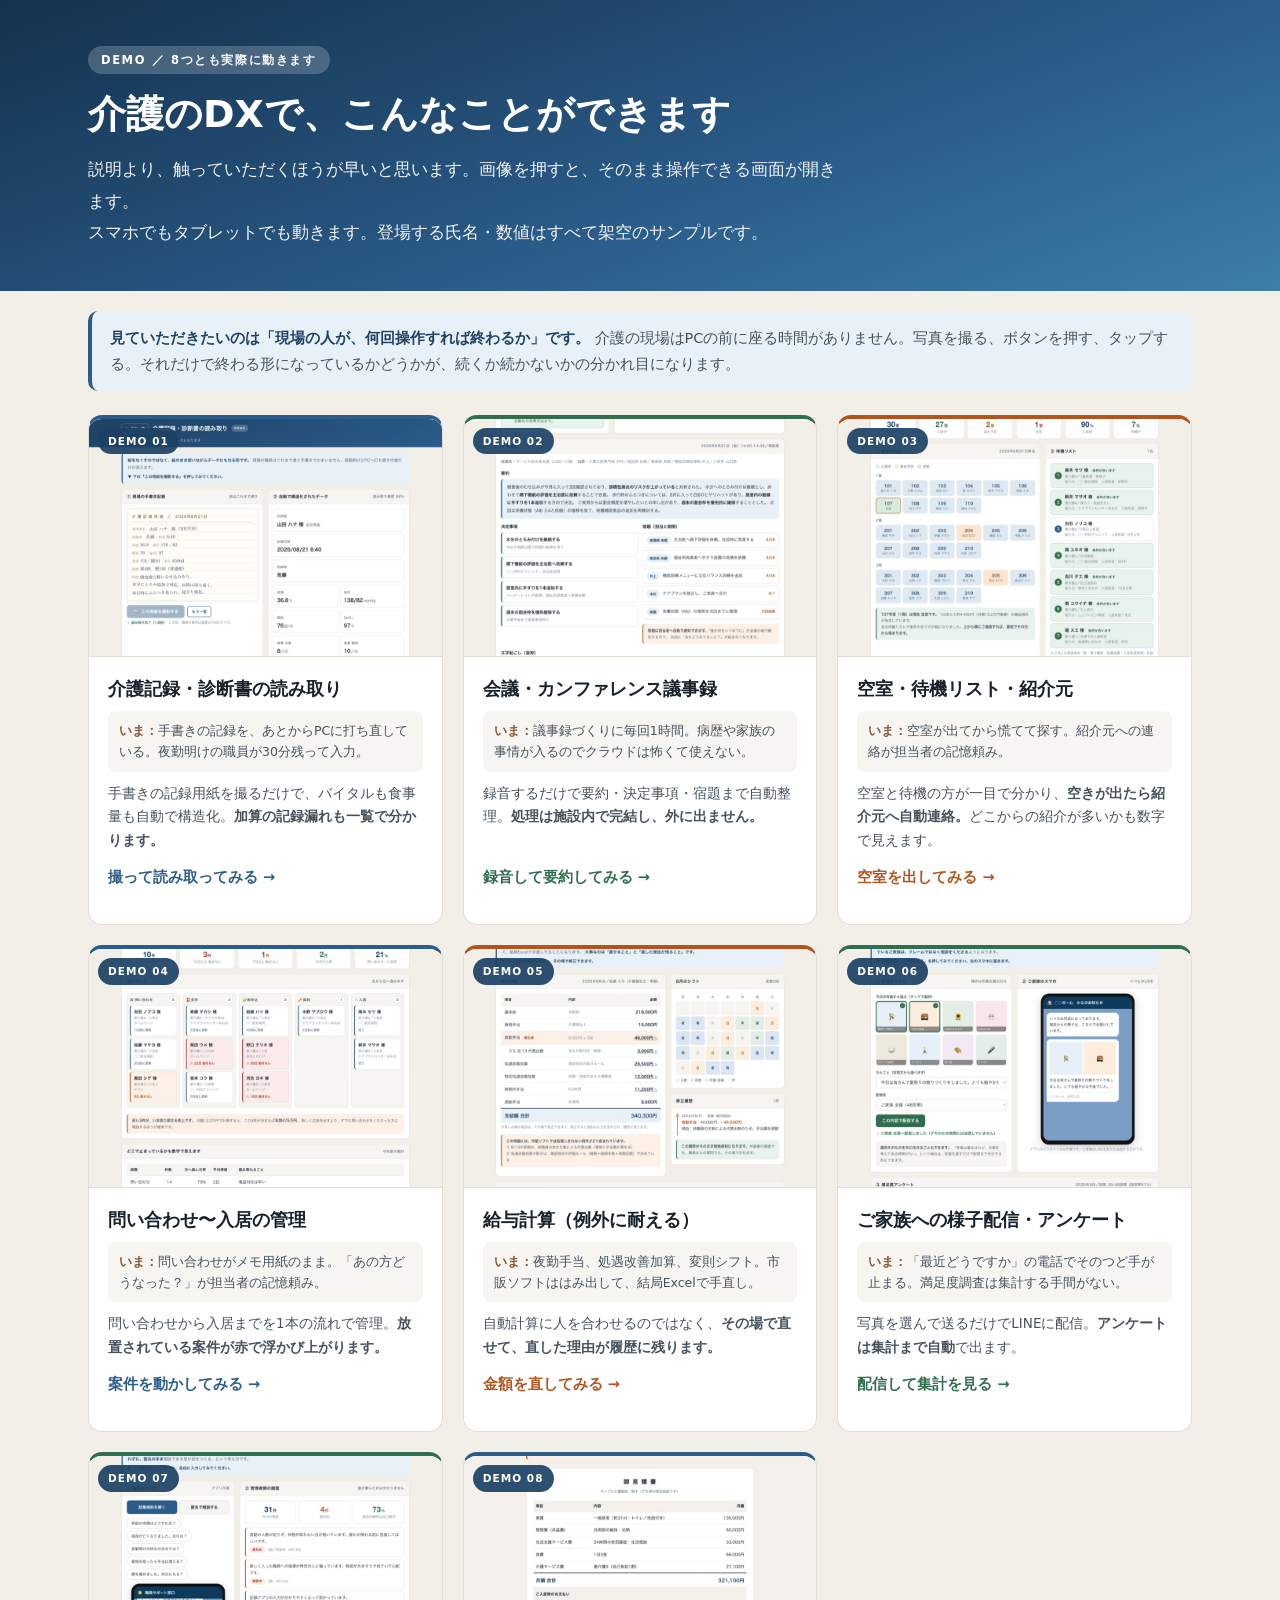
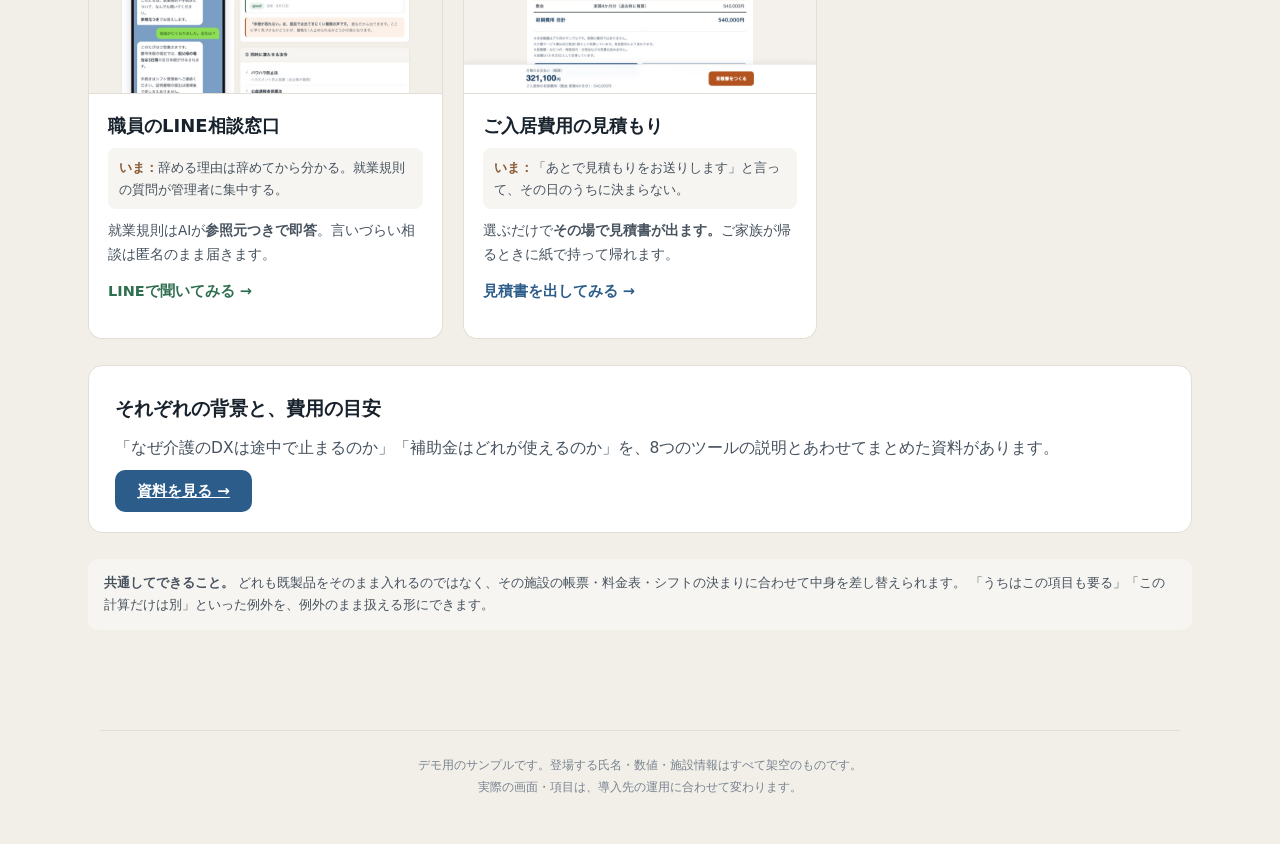
==== demo/index.html @ 456a1c9f "介護のDX できることデモ 8本を公開 介護施設向けに「こんなことができます」を、実際に触れる形でまとめたもの。 サムネイル（実画面のスクリーンショット）から各デモへ遷移する。  - 介護記録の読み取" ====
<!DOCTYPE html>
<html lang="ja">
<head>
<meta charset="UTF-8">
<meta name="viewport" content="width=device-width,initial-scale=1">
<meta name="robots" content="noindex,nofollow">
<title>介護のDX　できることデモ</title>
<meta name="description" content="介護施設のDXでできること。介護記録の読み取り、議事録の自動要約、空室管理、給与計算など8つのツールを実際に触れるデモでご紹介します。">
<meta property="og:title" content="介護のDX　できることデモ">
<meta property="og:description" content="8つとも実際に動きます。手書き記録の読み取りから、空室と待機者の照合まで。">
<meta property="og:type" content="website">
<link rel="icon" href="data:image/svg+xml,<svg xmlns='http://www.w3.org/2000/svg' viewBox='0 0 100 100'><text y='.9em' font-size='90'>🏥</text></svg>">
<link rel="stylesheet" href="assets/demo.css">
<style>
.hero{background:linear-gradient(160deg,#14324d,#2b5c8a 60%,#3d7fa8);color:#fff;padding:46px 0 42px}
.hero .in{max-width:1140px;margin:0 auto;padding:0 18px}
.hero h1{margin:0 0 13px;font-size:clamp(25px,4.6vw,38px);font-weight:800;line-height:1.4}
.hero p{margin:0;font-size:clamp(14.5px,2vw,17px);opacity:.94;max-width:44em;line-height:1.85}
.hero .t{display:inline-block;background:rgba(255,255,255,.2);font-size:11.5px;font-weight:700;
  letter-spacing:.14em;padding:4px 13px;border-radius:99px;margin-bottom:14px}
.wrap{max-width:1140px}
.grid{display:grid;gap:20px;margin:24px 0}
@media(min-width:720px){.grid{grid-template-columns:1fr 1fr}}
@media(min-width:1080px){.grid{grid-template-columns:repeat(3,1fr)}}
.card{display:flex;flex-direction:column;background:var(--card);border:1px solid var(--line);
  border-radius:14px;overflow:hidden;text-decoration:none;color:inherit;transition:.17s;height:100%}
.card:hover{transform:translateY(-4px);box-shadow:0 12px 30px rgba(24,34,44,.15);border-color:var(--ac)}
.shot{position:relative;background:var(--head);aspect-ratio:900/608;overflow:hidden;border-bottom:1px solid var(--line)}
.shot img{width:100%;height:100%;object-fit:cover;object-position:top center;display:block}
.shot::after{content:"▶ 触ってみる";position:absolute;inset:0;background:rgba(29,66,101,.82);color:#fff;
  display:grid;place-items:center;font-size:17px;font-weight:800;opacity:0;transition:.17s;letter-spacing:.05em}
.card:hover .shot::after{opacity:1}
.shot .no{position:absolute;top:9px;left:9px;background:rgba(29,66,101,.92);color:#fff;font-size:10.5px;
  font-weight:800;letter-spacing:.1em;padding:4px 10px;border-radius:99px;z-index:2}
.bd{padding:18px 19px 19px;flex:1;display:flex;flex-direction:column}
.bd h3{margin:0 0 9px;font-size:18px;font-weight:800;line-height:1.5}
.bd .p{background:var(--head);border-radius:8px;padding:9px 11px;font-size:12.5px;color:var(--soft);
  line-height:1.7;margin:0 0 10px}
.bd .p b{color:#8a5a34}
.bd .d{font-size:13.5px;line-height:1.75;margin:0 0 13px;color:var(--soft)}
.bd .go{margin-top:auto;font-weight:800;color:var(--ac);font-size:14.5px}
.card.g{border-top:4px solid var(--gd)} .card.g .go{color:var(--gd)} .card.g .shot::after{background:rgba(47,111,79,.85)}
.card.w{border-top:4px solid var(--wn)} .card.w .go{color:var(--wn)} .card.w .shot::after{background:rgba(179,84,30,.85)}
.card.a{border-top:4px solid var(--ac)}
.more{background:var(--card);border:1px solid var(--line);border-radius:14px;padding:26px;margin:26px 0}
.more h3{margin:0 0 10px;font-size:19px;font-weight:800}
.more p{margin:0 0 16px;color:var(--soft)}
</style>
</head>
<body>

<header class="hero">
  <div class="in">
    <span class="t">DEMO ／ 8つとも実際に動きます</span>
    <h1>介護のDXで、こんなことができます</h1>
    <p>説明より、触っていただくほうが早いと思います。画像を押すと、そのまま操作できる画面が開きます。<br>
    スマホでもタブレットでも動きます。登場する氏名・数値はすべて架空のサンプルです。</p>
  </div>
</header>

<div class="wrap">
  <div class="lead">
    <b>見ていただきたいのは「現場の人が、何回操作すれば終わるか」です。</b>
    介護の現場はPCの前に座る時間がありません。写真を撮る、ボタンを押す、タップする。それだけで終わる形になっているかどうかが、続くか続かないかの分かれ目になります。
  </div>

  <div class="grid">

    <a class="card a" href="kiroku/">
      <div class="shot"><span class="no">DEMO 01</span><img src="assets/thumb/kiroku.jpg" alt="手書きの介護記録を撮影して構造化された画面" loading="lazy"></div>
      <div class="bd">
        <h3>介護記録・診断書の読み取り</h3>
        <p class="p"><b>いま：</b>手書きの記録を、あとからPCに打ち直している。夜勤明けの職員が30分残って入力。</p>
        <p class="d">手書きの記録用紙を撮るだけで、バイタルも食事量も自動で構造化。<strong>加算の記録漏れも一覧で分かります。</strong></p>
        <p class="go">撮って読み取ってみる →</p>
      </div>
    </a>

    <a class="card g" href="gijiroku/">
      <div class="shot"><span class="no">DEMO 02</span><img src="assets/thumb/gijiroku.jpg" alt="録音から自動生成された議事録の画面" loading="lazy"></div>
      <div class="bd">
        <h3>会議・カンファレンス議事録</h3>
        <p class="p"><b>いま：</b>議事録づくりに毎回1時間。病歴や家族の事情が入るのでクラウドは怖くて使えない。</p>
        <p class="d">録音するだけで要約・決定事項・宿題まで自動整理。<strong>処理は施設内で完結し、外に出ません。</strong></p>
        <p class="go">録音して要約してみる →</p>
      </div>
    </a>

    <a class="card w" href="kuushitsu/">
      <div class="shot"><span class="no">DEMO 03</span><img src="assets/thumb/kuushitsu.jpg" alt="居室グリッドと待機リストが照合された画面" loading="lazy"></div>
      <div class="bd">
        <h3>空室・待機リスト・紹介元</h3>
        <p class="p"><b>いま：</b>空室が出てから慌てて探す。紹介元への連絡が担当者の記憶頼み。</p>
        <p class="d">空室と待機の方が一目で分かり、<strong>空きが出たら紹介元へ自動連絡。</strong>どこからの紹介が多いかも数字で見えます。</p>
        <p class="go">空室を出してみる →</p>
      </div>
    </a>

    <a class="card a" href="kanri/">
      <div class="shot"><span class="no">DEMO 04</span><img src="assets/thumb/kanri.jpg" alt="問い合わせから入居までの案件ボード" loading="lazy"></div>
      <div class="bd">
        <h3>問い合わせ〜入居の管理</h3>
        <p class="p"><b>いま：</b>問い合わせがメモ用紙のまま。「あの方どうなった？」が担当者の記憶頼み。</p>
        <p class="d">問い合わせから入居までを1本の流れで管理。<strong>放置されている案件が赤で浮かび上がります。</strong></p>
        <p class="go">案件を動かしてみる →</p>
      </div>
    </a>

    <a class="card w" href="kyuyo/">
      <div class="shot"><span class="no">DEMO 05</span><img src="assets/thumb/kyuyo.jpg" alt="給与明細を修正して履歴が残った画面" loading="lazy"></div>
      <div class="bd">
        <h3>給与計算（例外に耐える）</h3>
        <p class="p"><b>いま：</b>夜勤手当、処遇改善加算、変則シフト。市販ソフトははみ出して、結局Excelで手直し。</p>
        <p class="d">自動計算に人を合わせるのではなく、<strong>その場で直せて、直した理由が履歴に残ります。</strong></p>
        <p class="go">金額を直してみる →</p>
      </div>
    </a>

    <a class="card g" href="kazoku/">
      <div class="shot"><span class="no">DEMO 06</span><img src="assets/thumb/kazoku.jpg" alt="家族のLINEに写真が配信された画面" loading="lazy"></div>
      <div class="bd">
        <h3>ご家族への様子配信・アンケート</h3>
        <p class="p"><b>いま：</b>「最近どうですか」の電話でそのつど手が止まる。満足度調査は集計する手間がない。</p>
        <p class="d">写真を選んで送るだけでLINEに配信。<strong>アンケートは集計まで自動</strong>で出ます。</p>
        <p class="go">配信して集計を見る →</p>
      </div>
    </a>

    <a class="card g" href="soudan/">
      <div class="shot"><span class="no">DEMO 07</span><img src="assets/thumb/soudan.jpg" alt="就業規則に参照元つきで答えるLINE画面" loading="lazy"></div>
      <div class="bd">
        <h3>職員のLINE相談窓口</h3>
        <p class="p"><b>いま：</b>辞める理由は辞めてから分かる。就業規則の質問が管理者に集中する。</p>
        <p class="d">就業規則はAIが<strong>参照元つきで即答</strong>。言いづらい相談は匿名のまま届きます。</p>
        <p class="go">LINEで聞いてみる →</p>
      </div>
    </a>

    <a class="card a" href="mitsumori/">
      <div class="shot"><span class="no">DEMO 08</span><img src="assets/thumb/mitsumori.jpg" alt="その場で作成された見積書の画面" loading="lazy"></div>
      <div class="bd">
        <h3>ご入居費用の見積もり</h3>
        <p class="p"><b>いま：</b>「あとで見積もりをお送りします」と言って、その日のうちに決まらない。</p>
        <p class="d">選ぶだけで<strong>その場で見積書が出ます。</strong>ご家族が帰るときに紙で持って帰れます。</p>
        <p class="go">見積書を出してみる →</p>
      </div>
    </a>

  </div>

  <div class="more">
    <h3>それぞれの背景と、費用の目安</h3>
    <p>「なぜ介護のDXは途中で止まるのか」「補助金はどれが使えるのか」を、8つのツールの説明とあわせてまとめた資料があります。</p>
    <a class="btn" href="../dx/">資料を見る →</a>
  </div>

  <div class="note">
    <strong>共通してできること。</strong>
    どれも既製品をそのまま入れるのではなく、その施設の帳票・料金表・シフトの決まりに合わせて中身を差し替えられます。
    「うちはこの項目も要る」「この計算だけは別」といった例外を、例外のまま扱える形にできます。
  </div>
</div>

<footer class="demo">
  デモ用のサンプルです。登場する氏名・数値・施設情報はすべて架空のものです。<br>
  実際の画面・項目は、導入先の運用に合わせて変わります。
</footer>

</body>
</html>
---- demo/assets/demo.css ----
/* 介護DX デモ 共通スタイル（アプリUI風・提供元の記載なし） */
:root{
  --ink:#18222c;--soft:#46525e;--mute:#78838f;--line:#e2ddd5;--line2:#efebe4;
  --bg:#f2efe9;--card:#fff;--head:#f7f5f1;
  --ac:#2b5c8a;--ac2:#1d4265;--acs:#e9f1f8;
  --gd:#2f6f4f;--gds:#e8f3ed;
  --wn:#b3541e;--wns:#fdf0e6;
  --dg:#a8322b;--dgs:#fbebea;
  --r:12px;
}
*,*::before,*::after{box-sizing:border-box}
html{-webkit-text-size-adjust:100%}
body{margin:0;background:var(--bg);color:var(--ink);
  font-family:"Hiragino Kaku Gothic ProN","Hiragino Sans","Yu Gothic",YuGothic,Meiryo,system-ui,sans-serif;
  font-size:15.5px;line-height:1.75;-webkit-font-smoothing:antialiased}
img{max-width:100%;display:block}
button{font-family:inherit}

/* ===== アプリバー ===== */
.appbar{background:linear-gradient(160deg,var(--ac2),var(--ac));color:#fff;padding:16px 0}
.appbar .in{max-width:1080px;margin:0 auto;padding:0 18px;display:flex;align-items:center;gap:14px;flex-wrap:wrap}
.appbar .back{color:#fff;text-decoration:none;font-size:13.5px;opacity:.85;border:1px solid rgba(255,255,255,.4);
  border-radius:8px;padding:5px 12px;white-space:nowrap}
.appbar .back:hover{background:rgba(255,255,255,.14)}
.appbar h1{margin:0;font-size:clamp(17px,2.6vw,21px);font-weight:800;line-height:1.4}
.appbar .sub{margin:2px 0 0;font-size:12.5px;opacity:.85;line-height:1.5;width:100%}
.tagdemo{background:rgba(255,255,255,.2);font-size:10.5px;font-weight:700;letter-spacing:.13em;
  padding:3px 10px;border-radius:99px;white-space:nowrap}

.wrap{max-width:1080px;margin:0 auto;padding:20px 18px 60px}
.narrow{max-width:760px}

/* ===== 説明バナー ===== */
.lead{background:var(--acs);border-left:4px solid var(--ac);border-radius:10px;
  padding:14px 18px;margin:0 0 20px;font-size:14.5px;line-height:1.8;color:var(--soft)}
.lead b{color:var(--ac2)}
.lead .try{display:block;margin-top:7px;font-weight:700;color:var(--ac2);font-size:14px}

/* ===== パネル ===== */
.panel{background:var(--card);border:1px solid var(--line);border-radius:var(--r);overflow:hidden;margin-bottom:18px}
.panel>h2{margin:0;padding:13px 18px;background:var(--head);border-bottom:1px solid var(--line);
  font-size:14.5px;font-weight:800;letter-spacing:.03em;display:flex;align-items:center;gap:9px;flex-wrap:wrap}
.panel>h2 .r{margin-left:auto;font-weight:600;font-size:12.5px;color:var(--mute)}
.panel .pad{padding:18px}
.cols{display:grid;gap:18px}
@media(min-width:860px){.cols.c2{grid-template-columns:1fr 1fr}.cols.c32{grid-template-columns:3fr 2fr}
  .cols.c23{grid-template-columns:2fr 3fr}}

/* ===== ボタン ===== */
.btn{border:none;border-radius:10px;padding:12px 22px;font-size:15px;font-weight:800;cursor:pointer;
  background:var(--ac);color:#fff;transition:.14s;-webkit-tap-highlight-color:transparent}
.btn:hover{background:var(--ac2)}
.btn.g{background:var(--gd)}.btn.g:hover{background:#255a40}
.btn.w{background:var(--wn)}.btn.w:hover{background:#96461a}
.btn.o{background:#fff;color:var(--ac);border:1.5px solid var(--ac)}
.btn.o:hover{background:var(--acs)}
.btn.sm{padding:8px 15px;font-size:13.5px;border-radius:8px}
.btn:disabled{opacity:.45;cursor:default}
.btnrow{display:flex;gap:10px;flex-wrap:wrap;align-items:center}

/* ===== バッジ ===== */
.b{display:inline-block;font-size:11.5px;font-weight:700;padding:3px 10px;border-radius:99px;
  letter-spacing:.03em;white-space:nowrap;line-height:1.6}
.b.ac{background:var(--acs);color:var(--ac2)}
.b.gd{background:var(--gds);color:#255a40}
.b.wn{background:var(--wns);color:#8a3f16}
.b.dg{background:var(--dgs);color:var(--dg)}
.b.gy{background:#eee9e1;color:var(--soft)}

/* ===== テーブル ===== */
.tw{overflow-x:auto;-webkit-overflow-scrolling:touch}
table{border-collapse:collapse;width:100%;font-size:14px}
th,td{padding:11px 13px;text-align:left;border-bottom:1px solid var(--line2);line-height:1.65;vertical-align:middle}
thead th{background:var(--head);font-size:12.5px;font-weight:700;letter-spacing:.04em;white-space:nowrap;
  border-bottom:1px solid var(--line);position:sticky;top:0;z-index:1}
tbody tr:last-child td{border-bottom:none}
td.n,th.n{text-align:right;font-variant-numeric:tabular-nums;white-space:nowrap}
tr.hi td{background:var(--wns)}
tr.al td{background:var(--dgs)}

/* ===== 数値 ===== */
.kpis{display:grid;gap:12px;margin-bottom:18px}
@media(min-width:640px){.kpis{grid-template-columns:repeat(auto-fit,minmax(150px,1fr))}}
.kpi{background:var(--card);border:1px solid var(--line);border-radius:var(--r);padding:15px 16px;text-align:center}
.kpi .n{font-size:27px;font-weight:800;color:var(--ac2);line-height:1.15;
  font-family:"Helvetica Neue",Arial,sans-serif;font-variant-numeric:tabular-nums}
.kpi .n small{font-size:14px;margin-left:1px}
.kpi .l{font-size:12px;color:var(--mute);margin-top:3px;line-height:1.55}
.kpi.wn .n{color:var(--wn)} .kpi.dg .n{color:var(--dg)} .kpi.gd .n{color:var(--gd)}

/* ===== 注記 ===== */
.note{background:var(--head);border-radius:10px;padding:13px 16px;font-size:13px;color:var(--soft);
  line-height:1.75;margin:16px 0}
.note.w{background:var(--wns);border-left:3px solid var(--wn)}
.note.g{background:var(--gds);border-left:3px solid var(--gd)}
.fine{font-size:12px;color:var(--mute);line-height:1.7;margin:6px 0 0}
footer.demo{max-width:1080px;margin:0 auto;padding:24px 18px 46px;font-size:12px;color:var(--mute);
  line-height:1.8;text-align:center;border-top:1px solid var(--line);margin-top:24px}

/* ===== フォーム ===== */
input[type=text],textarea,select{font-family:inherit;font-size:15px;border:1.5px solid var(--line);
  border-radius:9px;padding:10px 13px;width:100%;background:#fff;color:var(--ink);line-height:1.6}
input:focus,textarea:focus,select:focus{outline:none;border-color:var(--ac)}
label.fl{display:block;font-size:12.5px;font-weight:700;color:var(--soft);margin:0 0 5px}
.fg{margin-bottom:14px}

/* ===== スマホ枠 ===== */
.phone{max-width:340px;margin:0 auto;background:#111;border-radius:30px;padding:11px 9px 15px;
  box-shadow:0 10px 30px rgba(24,34,44,.2)}
.phone .scr{background:#7b9fc4;border-radius:22px;overflow:hidden;height:520px;display:flex;flex-direction:column}
.phone .bar{background:#0d3b5e;color:#fff;padding:10px 14px;font-size:13.5px;font-weight:700;
  display:flex;align-items:center;gap:8px;flex:none}
.phone .body{flex:1;overflow-y:auto;padding:14px 12px;display:flex;flex-direction:column;gap:10px}
.msg{max-width:80%;padding:9px 13px;border-radius:15px;font-size:13.5px;line-height:1.7;white-space:pre-wrap}
.msg.them{background:#fff;align-self:flex-start;border-bottom-left-radius:4px}
.msg.me{background:#8de055;align-self:flex-end;border-bottom-right-radius:4px;color:#132a08}
.msg .src{display:block;margin-top:7px;padding-top:6px;border-top:1px dashed #d5cfc5;
  font-size:11px;color:var(--mute);line-height:1.6}
.phone .inp{background:#f2f2f2;padding:8px 10px;display:flex;gap:7px;flex:none;align-items:center}
.phone .inp input{border-radius:99px;padding:8px 13px;font-size:13.5px;border:1px solid #ddd}
.phone .inp button{border:none;background:var(--ac);color:#fff;border-radius:99px;width:38px;height:38px;
  font-size:16px;cursor:pointer;flex:none}

/* ===== アニメ ===== */
@keyframes fu{from{opacity:0;transform:translateY(9px)}to{opacity:1;transform:none}}
.fu{animation:fu .34s ease both}
.hide{display:none!important}
@keyframes pulse{0%,100%{opacity:1}50%{opacity:.35}}
.pulse{animation:pulse 1.1s ease-in-out infinite}
.spin{display:inline-block;width:15px;height:15px;border:2.5px solid var(--acs);
  border-top-color:var(--ac);border-radius:50%;animation:sp .7s linear infinite;vertical-align:-2px}
@keyframes sp{to{transform:rotate(360deg)}}
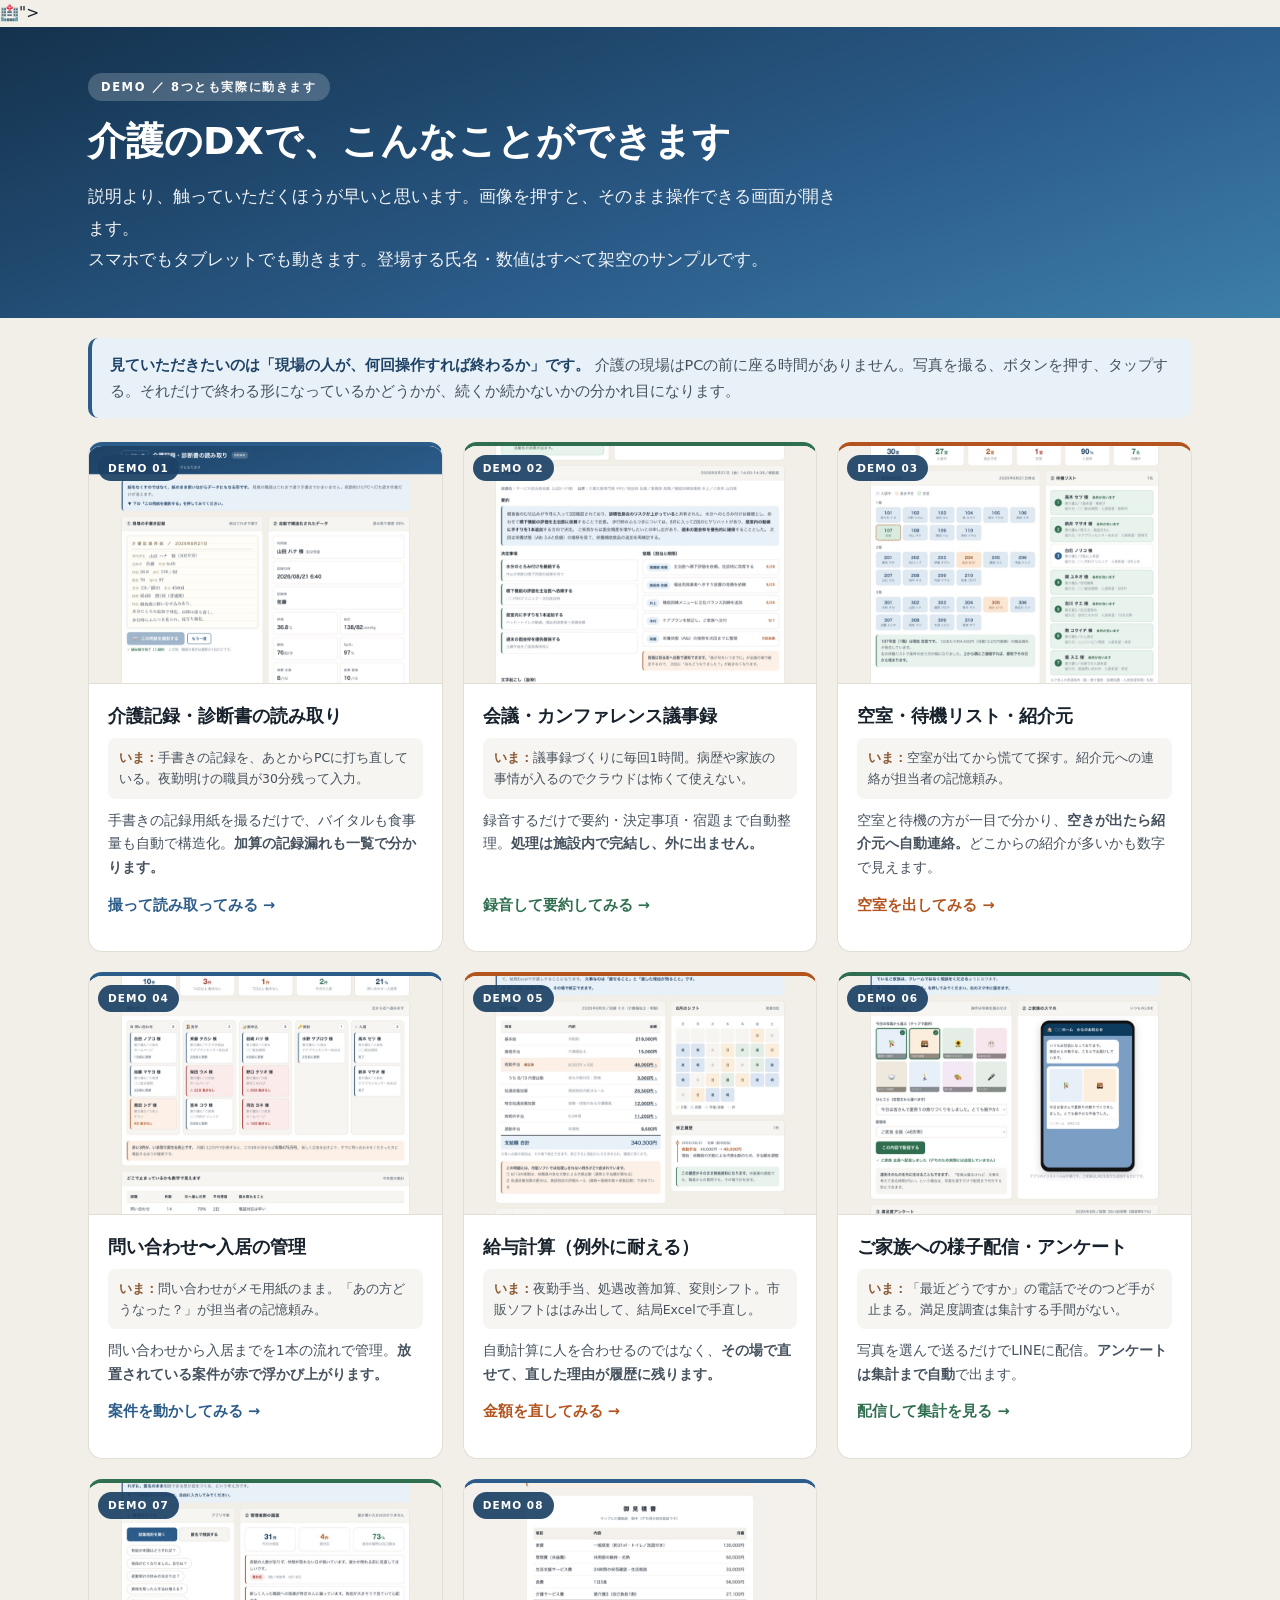
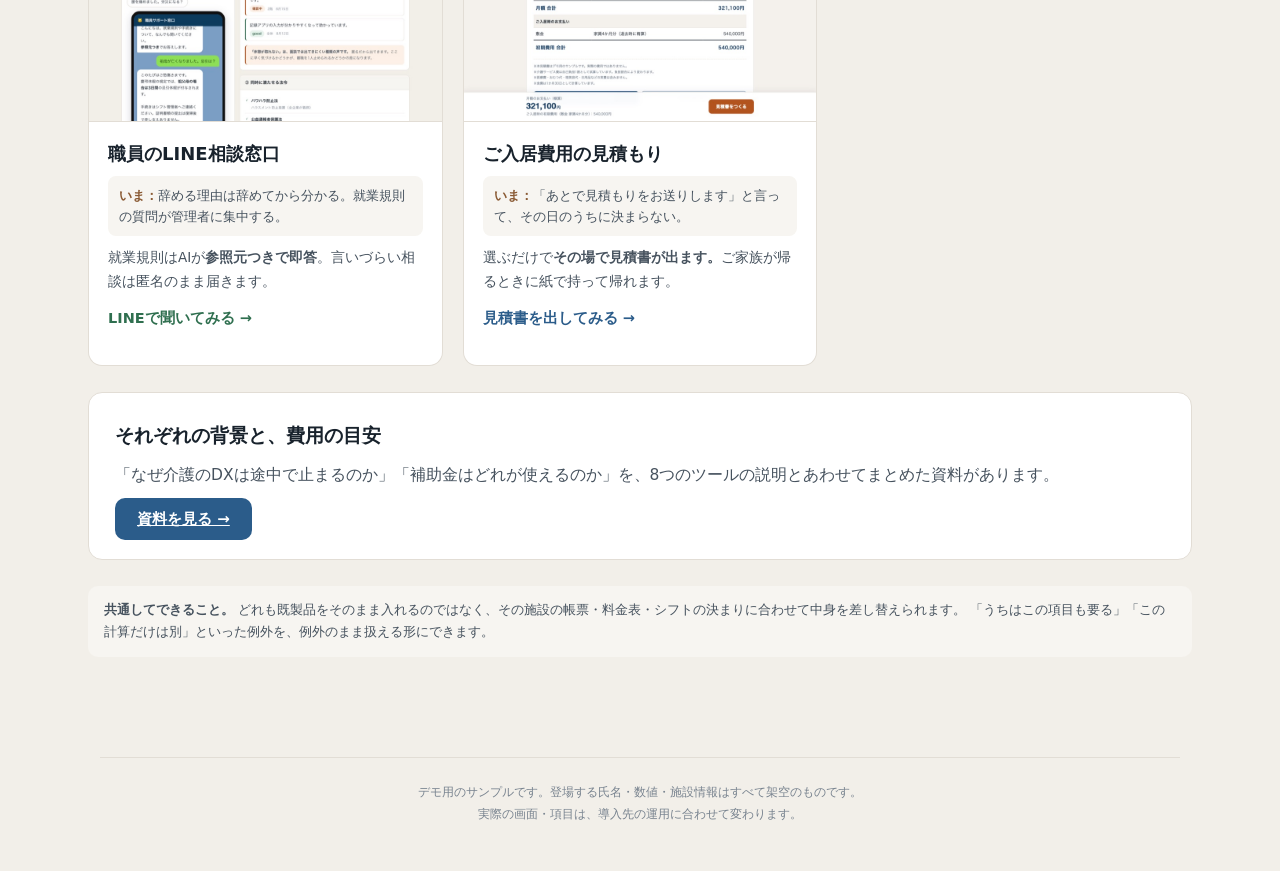
==== commit 1394abc6: "全ページにfaviconを設定（コンソールの404を解消） Co-Authored-By: Claude Opus 5 <noreply@anthropic.com>" ====
--- a/demo/index.html
+++ b/demo/index.html
@@ -9,7 +9,7 @@
 <meta property="og:title" content="介護のDX　できることデモ">
 <meta property="og:description" content="8つとも実際に動きます。手書き記録の読み取りから、空室と待機者の照合まで。">
 <meta property="og:type" content="website">
-<link rel="icon" href="data:image/svg+xml,<svg xmlns='http://www.w3.org/2000/svg' viewBox='0 0 100 100'><text y='.9em' font-size='90'>🏥</text></svg>">
+<link rel="icon" href="data:image/svg+xml,<svg xmlns=%27http://www.w3.org/2000/svg%27 viewBox=%270 0 100 100%27><text y=%27.9em%27 font-size=%2790%27>🏥</text></svg>"><text y='.9em' font-size='90'>🏥</text></svg>">
 <link rel="stylesheet" href="assets/demo.css">
 <style>
 .hero{background:linear-gradient(160deg,#14324d,#2b5c8a 60%,#3d7fa8);color:#fff;padding:46px 0 42px}
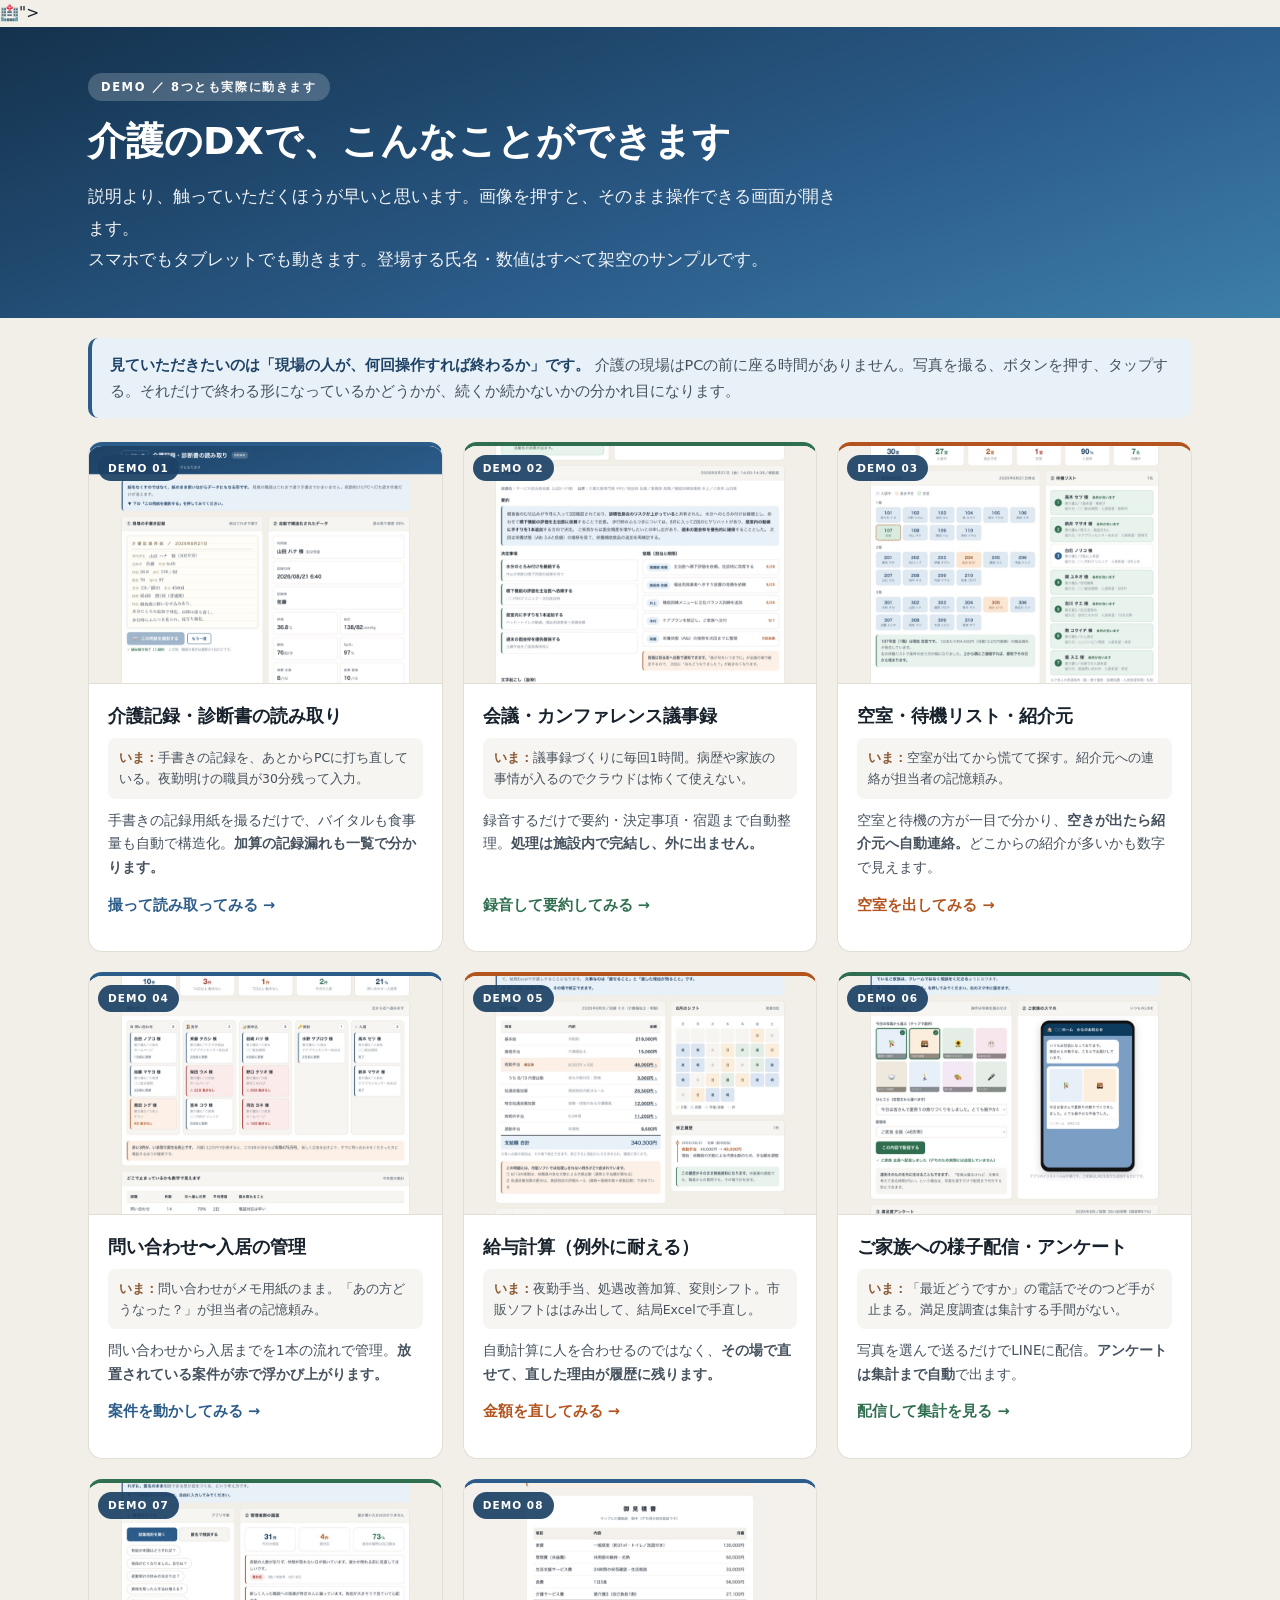
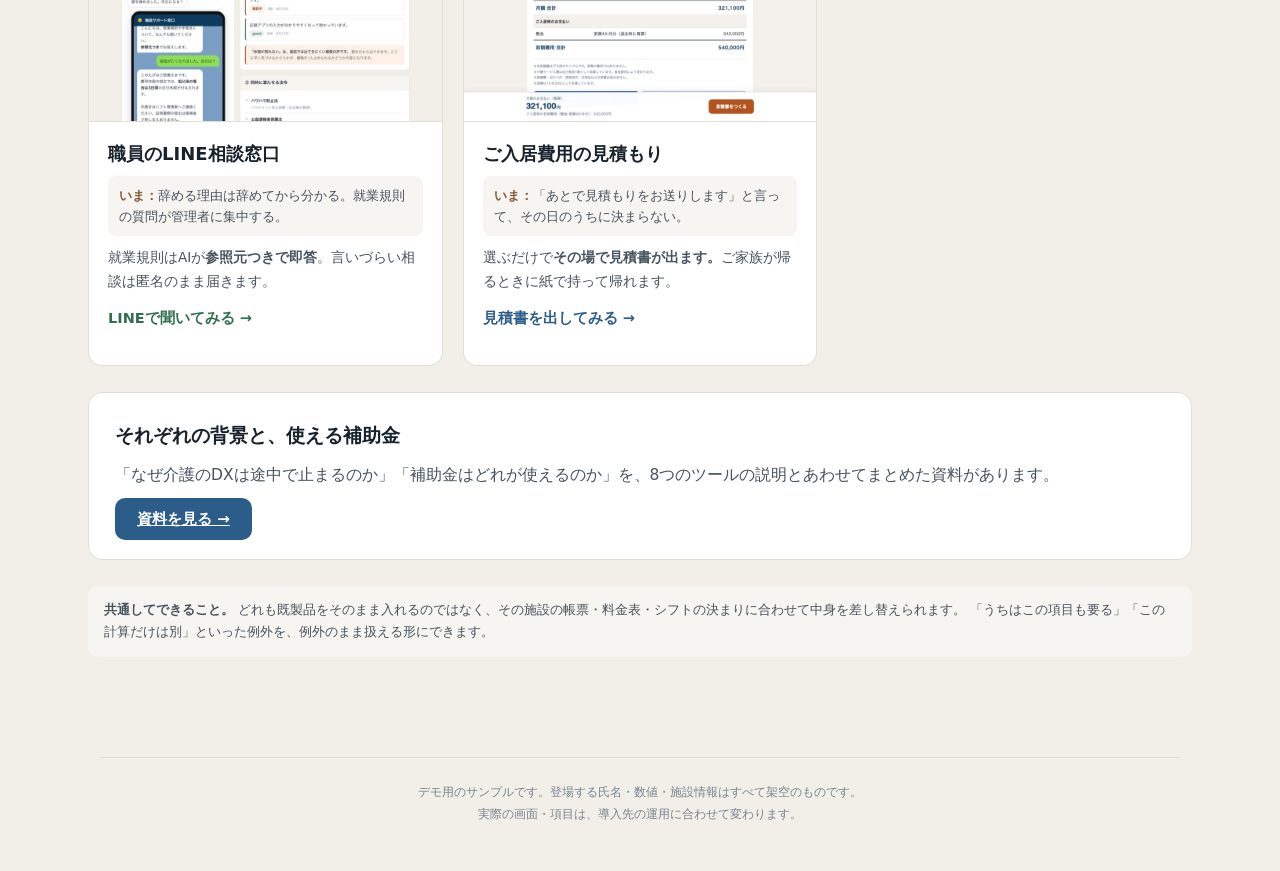
==== commit e54898c2: "資料から費用の記載を削除 Co-Authored-By: Claude Opus 5 <noreply@anthropic.com>" ====
--- a/demo/index.html
+++ b/demo/index.html
@@ -149,7 +149,7 @@
   </div>
 
   <div class="more">
-    <h3>それぞれの背景と、費用の目安</h3>
+    <h3>それぞれの背景と、使える補助金</h3>
     <p>「なぜ介護のDXは途中で止まるのか」「補助金はどれが使えるのか」を、8つのツールの説明とあわせてまとめた資料があります。</p>
     <a class="btn" href="../dx/">資料を見る →</a>
   </div>
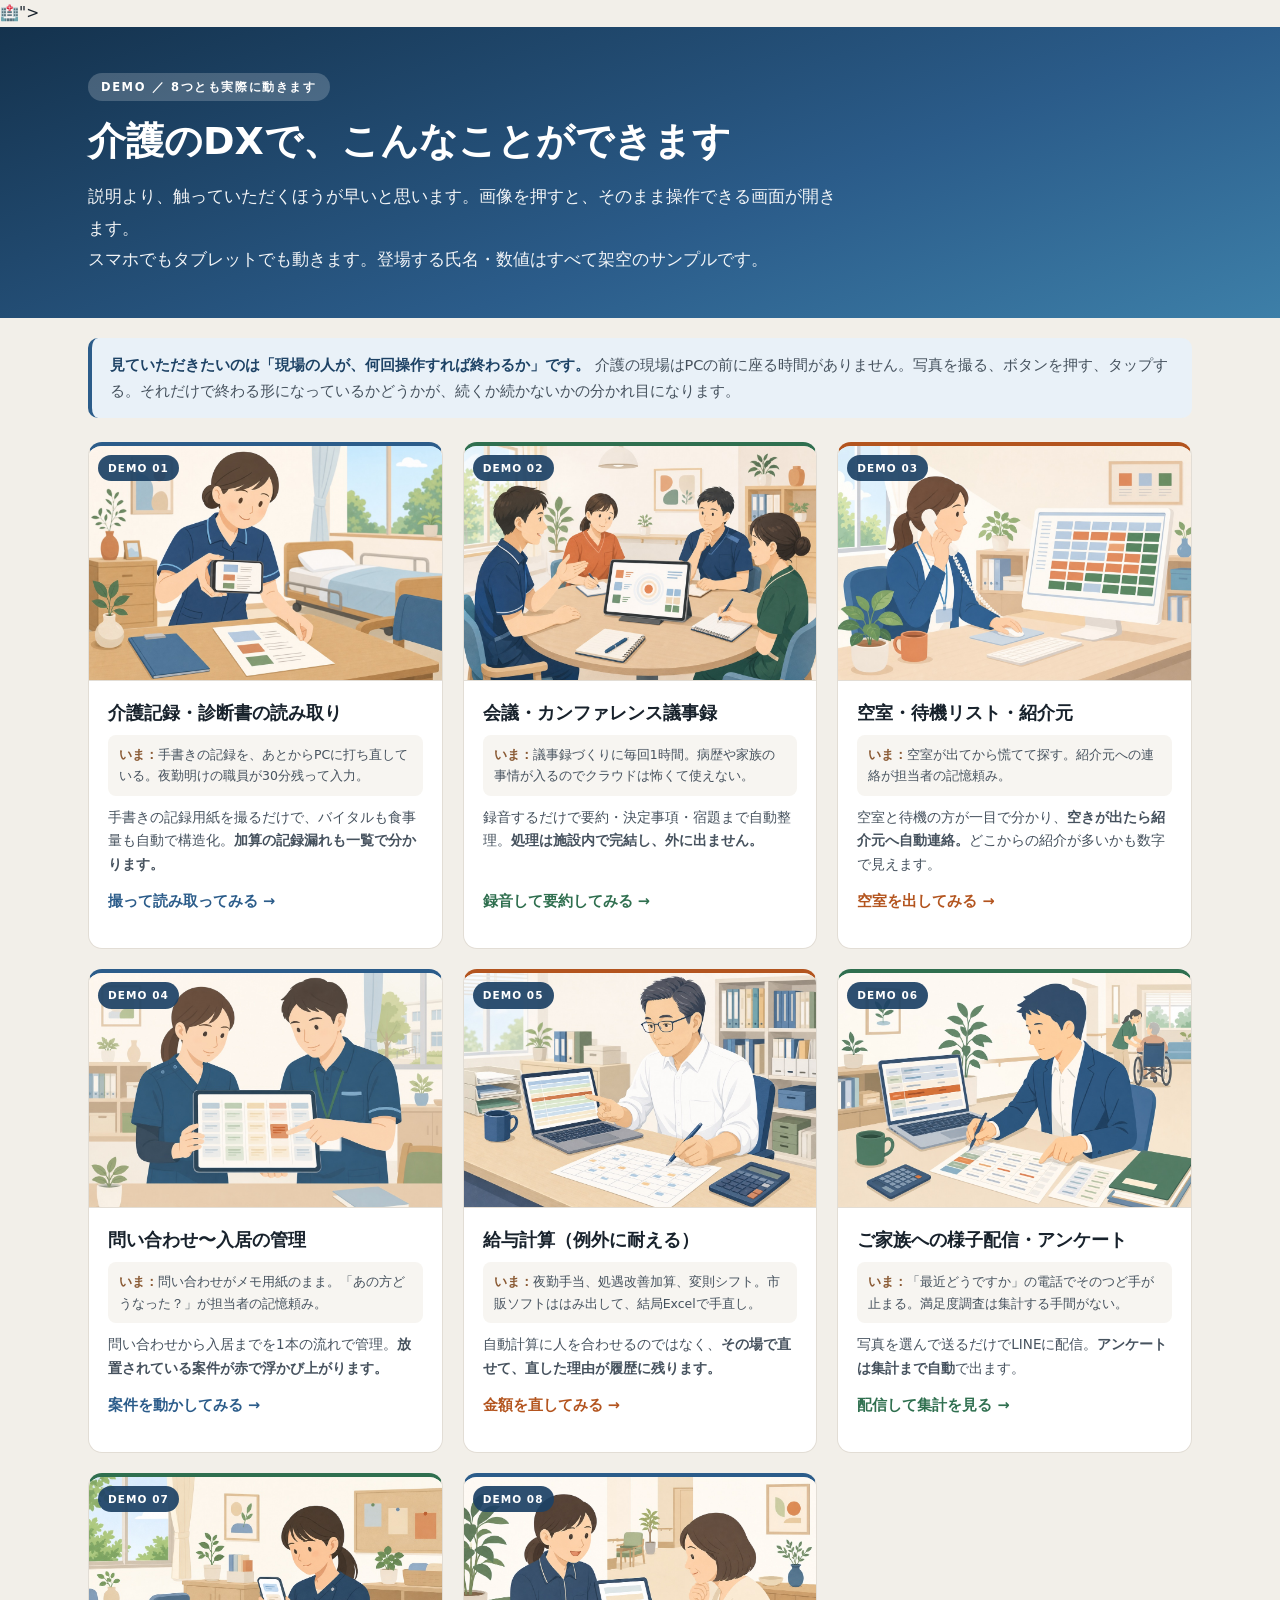
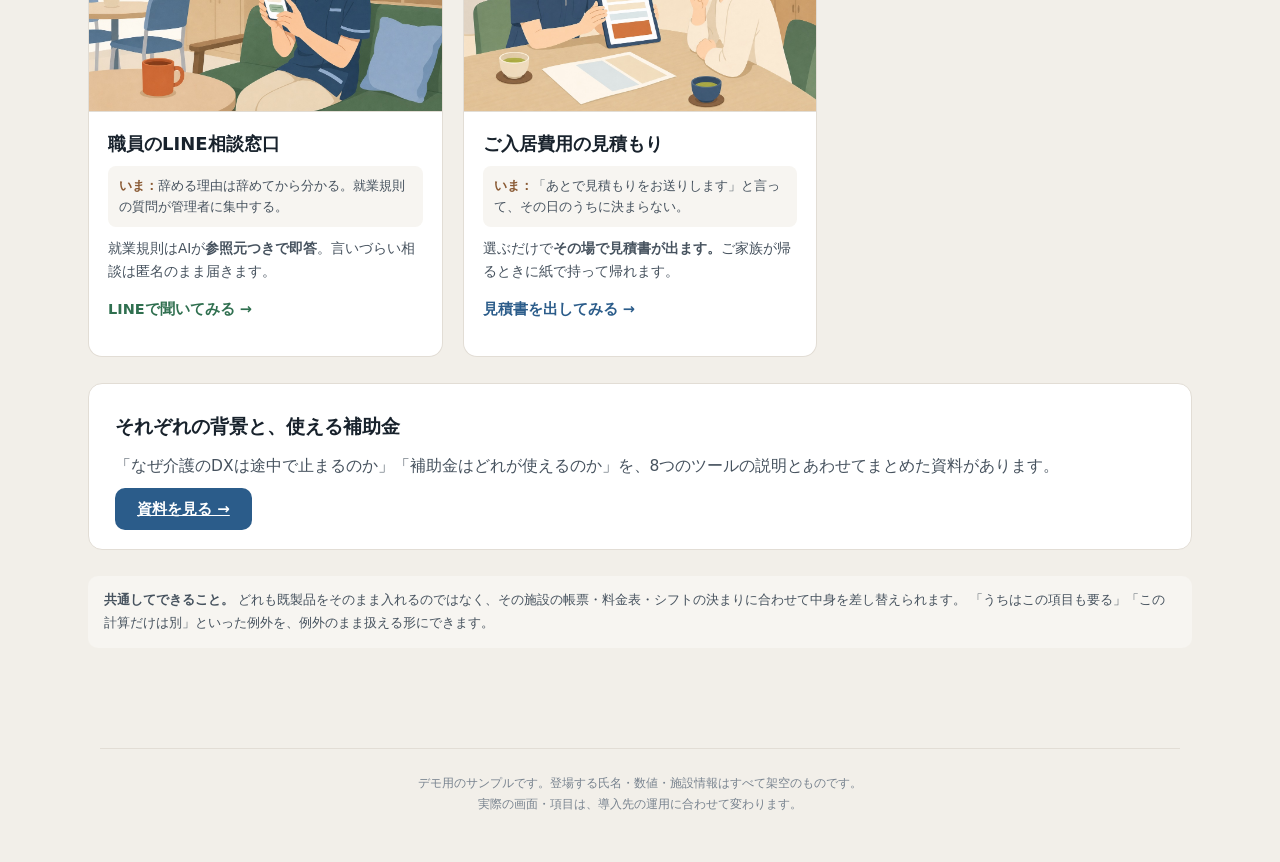
==== commit 5fc2ecc4: "サムネイルを実際の使用シーンのイラストに差し替え Co-Authored-By: Claude Opus 5 <noreply@anthropic.com>" ====
--- a/demo/index.html
+++ b/demo/index.html
@@ -25,8 +25,8 @@
 .card{display:flex;flex-direction:column;background:var(--card);border:1px solid var(--line);
   border-radius:14px;overflow:hidden;text-decoration:none;color:inherit;transition:.17s;height:100%}
 .card:hover{transform:translateY(-4px);box-shadow:0 12px 30px rgba(24,34,44,.15);border-color:var(--ac)}
-.shot{position:relative;background:var(--head);aspect-ratio:900/608;overflow:hidden;border-bottom:1px solid var(--line)}
-.shot img{width:100%;height:100%;object-fit:cover;object-position:top center;display:block}
+.shot{position:relative;background:var(--head);aspect-ratio:3/2;overflow:hidden;border-bottom:1px solid var(--line)}
+.shot img{width:100%;height:100%;object-fit:cover;object-position:center;display:block}
 .shot::after{content:"▶ 触ってみる";position:absolute;inset:0;background:rgba(29,66,101,.82);color:#fff;
   display:grid;place-items:center;font-size:17px;font-weight:800;opacity:0;transition:.17s;letter-spacing:.05em}
 .card:hover .shot::after{opacity:1}
@@ -67,7 +67,7 @@
   <div class="grid">
 
     <a class="card a" href="kiroku/">
-      <div class="shot"><span class="no">DEMO 01</span><img src="assets/thumb/kiroku.jpg" alt="手書きの介護記録を撮影して構造化された画面" loading="lazy"></div>
+      <div class="shot"><span class="no">DEMO 01</span><img src="assets/thumb/kiroku.jpg" alt="職員が居室で手書きの記録用紙をスマートフォンで撮影している場面" loading="lazy"></div>
       <div class="bd">
         <h3>介護記録・診断書の読み取り</h3>
         <p class="p"><b>いま：</b>手書きの記録を、あとからPCに打ち直している。夜勤明けの職員が30分残って入力。</p>
@@ -77,7 +77,7 @@
     </a>
 
     <a class="card g" href="gijiroku/">
-      <div class="shot"><span class="no">DEMO 02</span><img src="assets/thumb/gijiroku.jpg" alt="録音から自動生成された議事録の画面" loading="lazy"></div>
+      <div class="shot"><span class="no">DEMO 02</span><img src="assets/thumb/gijiroku.jpg" alt="会議のテーブル中央にタブレットを置いて録音している場面" loading="lazy"></div>
       <div class="bd">
         <h3>会議・カンファレンス議事録</h3>
         <p class="p"><b>いま：</b>議事録づくりに毎回1時間。病歴や家族の事情が入るのでクラウドは怖くて使えない。</p>
@@ -87,7 +87,7 @@
     </a>
 
     <a class="card w" href="kuushitsu/">
-      <div class="shot"><span class="no">DEMO 03</span><img src="assets/thumb/kuushitsu.jpg" alt="居室グリッドと待機リストが照合された画面" loading="lazy"></div>
+      <div class="shot"><span class="no">DEMO 03</span><img src="assets/thumb/kuushitsu.jpg" alt="相談員が電話をしながらパソコンで空室状況を確認している場面" loading="lazy"></div>
       <div class="bd">
         <h3>空室・待機リスト・紹介元</h3>
         <p class="p"><b>いま：</b>空室が出てから慌てて探す。紹介元への連絡が担当者の記憶頼み。</p>
@@ -97,7 +97,7 @@
     </a>
 
     <a class="card a" href="kanri/">
-      <div class="shot"><span class="no">DEMO 04</span><img src="assets/thumb/kanri.jpg" alt="問い合わせから入居までの案件ボード" loading="lazy"></div>
+      <div class="shot"><span class="no">DEMO 04</span><img src="assets/thumb/kanri.jpg" alt="ふたりの職員がタブレットで案件ボードを一緒に確認している場面" loading="lazy"></div>
       <div class="bd">
         <h3>問い合わせ〜入居の管理</h3>
         <p class="p"><b>いま：</b>問い合わせがメモ用紙のまま。「あの方どうなった？」が担当者の記憶頼み。</p>
@@ -107,7 +107,7 @@
     </a>
 
     <a class="card w" href="kyuyo/">
-      <div class="shot"><span class="no">DEMO 05</span><img src="assets/thumb/kyuyo.jpg" alt="給与明細を修正して履歴が残った画面" loading="lazy"></div>
+      <div class="shot"><span class="no">DEMO 05</span><img src="assets/thumb/kyuyo.jpg" alt="事務長がパソコンと紙のシフト表を見比べている場面" loading="lazy"></div>
       <div class="bd">
         <h3>給与計算（例外に耐える）</h3>
         <p class="p"><b>いま：</b>夜勤手当、処遇改善加算、変則シフト。市販ソフトははみ出して、結局Excelで手直し。</p>
@@ -117,7 +117,7 @@
     </a>
 
     <a class="card g" href="kazoku/">
-      <div class="shot"><span class="no">DEMO 06</span><img src="assets/thumb/kazoku.jpg" alt="家族のLINEに写真が配信された画面" loading="lazy"></div>
+      <div class="shot"><span class="no">DEMO 06</span><img src="assets/thumb/kazoku.jpg" alt="職員が入居者の様子をスマートフォンで撮影している場面" loading="lazy"></div>
       <div class="bd">
         <h3>ご家族への様子配信・アンケート</h3>
         <p class="p"><b>いま：</b>「最近どうですか」の電話でそのつど手が止まる。満足度調査は集計する手間がない。</p>
@@ -127,7 +127,7 @@
     </a>
 
     <a class="card g" href="soudan/">
-      <div class="shot"><span class="no">DEMO 07</span><img src="assets/thumb/soudan.jpg" alt="就業規則に参照元つきで答えるLINE画面" loading="lazy"></div>
+      <div class="shot"><span class="no">DEMO 07</span><img src="assets/thumb/soudan.jpg" alt="職員が休憩室でスマートフォンの相談画面を見ている場面" loading="lazy"></div>
       <div class="bd">
         <h3>職員のLINE相談窓口</h3>
         <p class="p"><b>いま：</b>辞める理由は辞めてから分かる。就業規則の質問が管理者に集中する。</p>
@@ -137,7 +137,7 @@
     </a>
 
     <a class="card a" href="mitsumori/">
-      <div class="shot"><span class="no">DEMO 08</span><img src="assets/thumb/mitsumori.jpg" alt="その場で作成された見積書の画面" loading="lazy"></div>
+      <div class="shot"><span class="no">DEMO 08</span><img src="assets/thumb/mitsumori.jpg" alt="職員がタブレットの見積画面をご家族に見せている場面" loading="lazy"></div>
       <div class="bd">
         <h3>ご入居費用の見積もり</h3>
         <p class="p"><b>いま：</b>「あとで見積もりをお送りします」と言って、その日のうちに決まらない。</p>
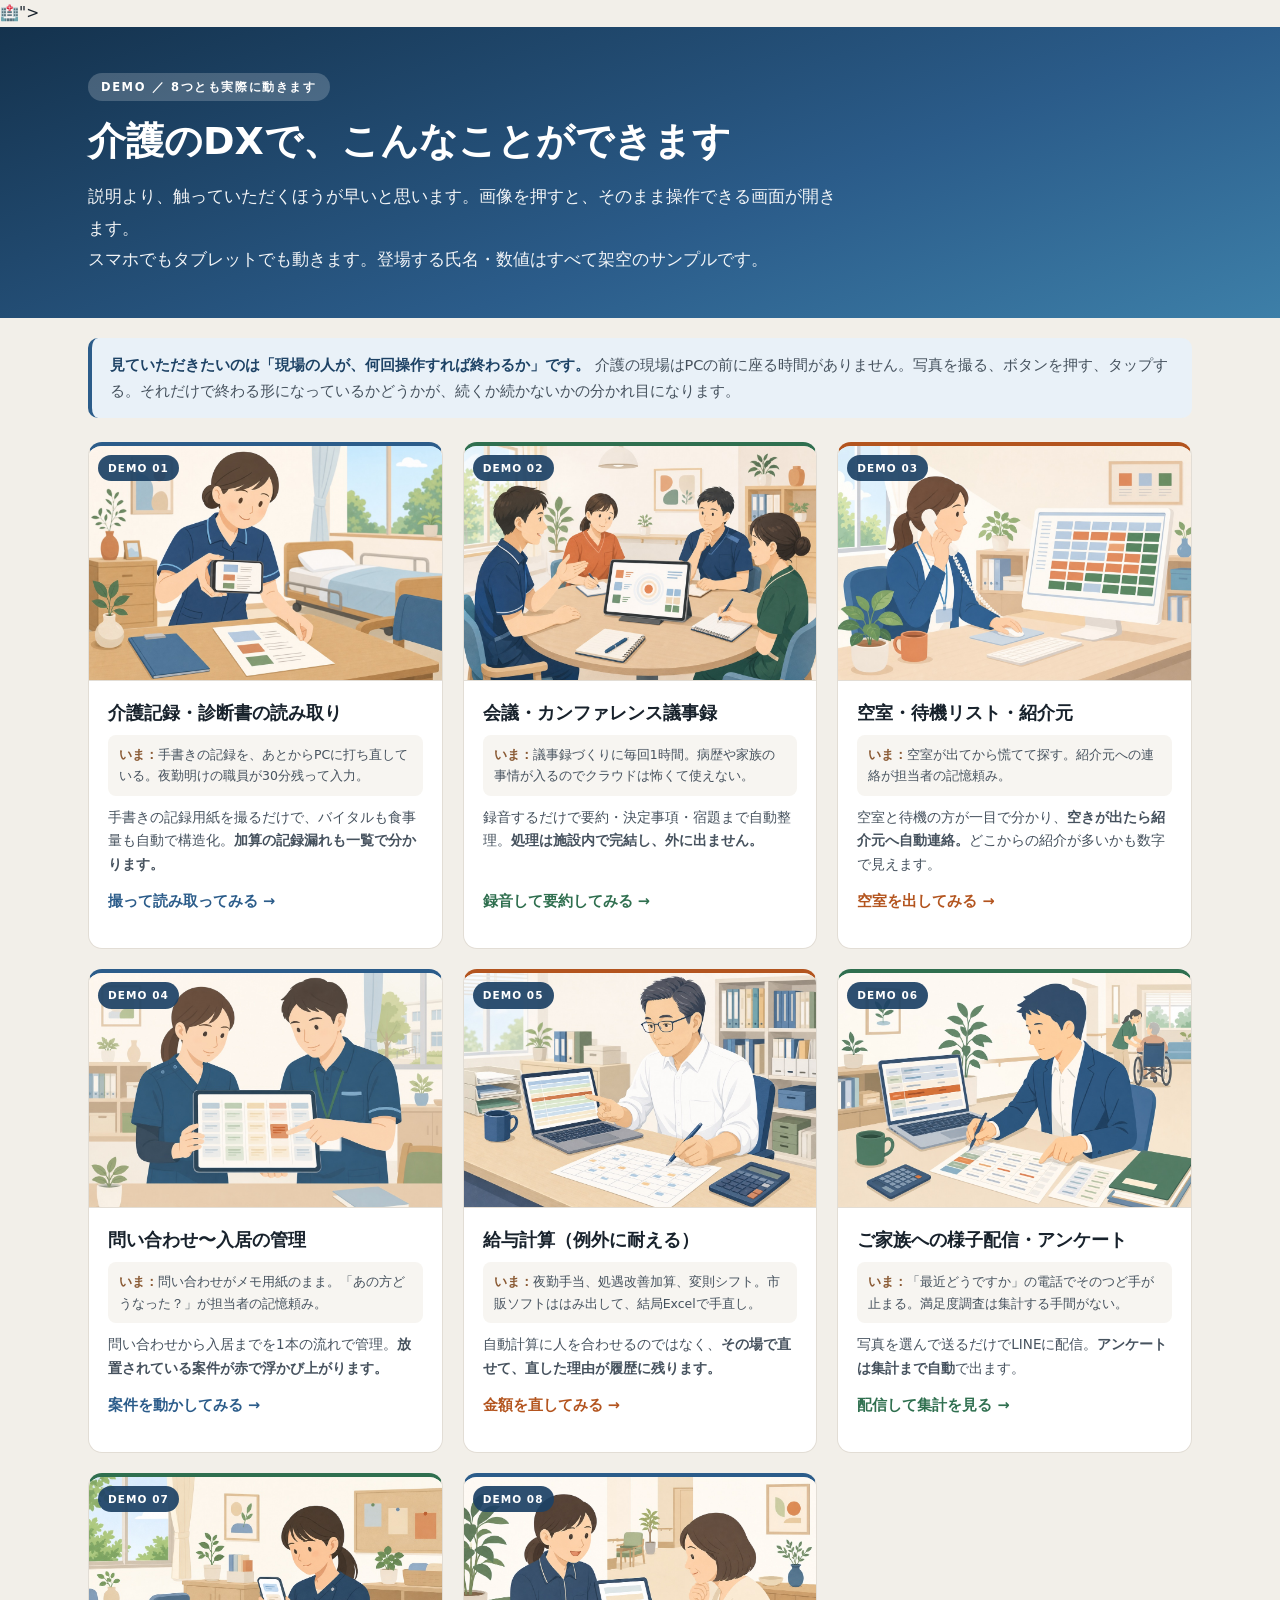
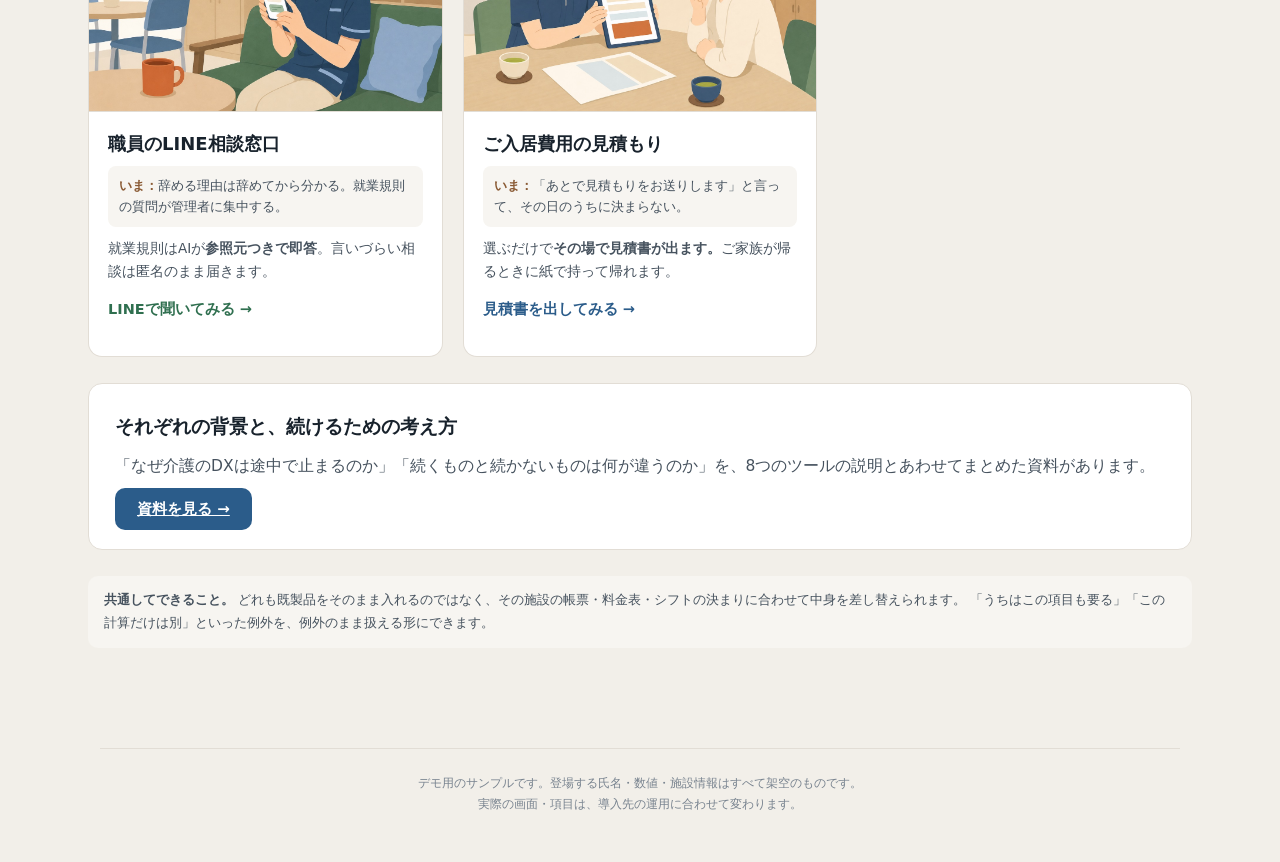
==== commit 39b27a7c: "補助金セクションを削除 補助金は交付決定までに時間がかかり、商談が長期化する原因になるため、 資料から補助金の案内を全て削除。セクション番号を繰り上げた。  Co-Authored-By: Claud" ====
--- a/demo/index.html
+++ b/demo/index.html
@@ -149,8 +149,8 @@
   </div>
 
   <div class="more">
-    <h3>それぞれの背景と、使える補助金</h3>
-    <p>「なぜ介護のDXは途中で止まるのか」「補助金はどれが使えるのか」を、8つのツールの説明とあわせてまとめた資料があります。</p>
+    <h3>それぞれの背景と、続けるための考え方</h3>
+    <p>「なぜ介護のDXは途中で止まるのか」「続くものと続かないものは何が違うのか」を、8つのツールの説明とあわせてまとめた資料があります。</p>
     <a class="btn" href="../dx/">資料を見る →</a>
   </div>
 
